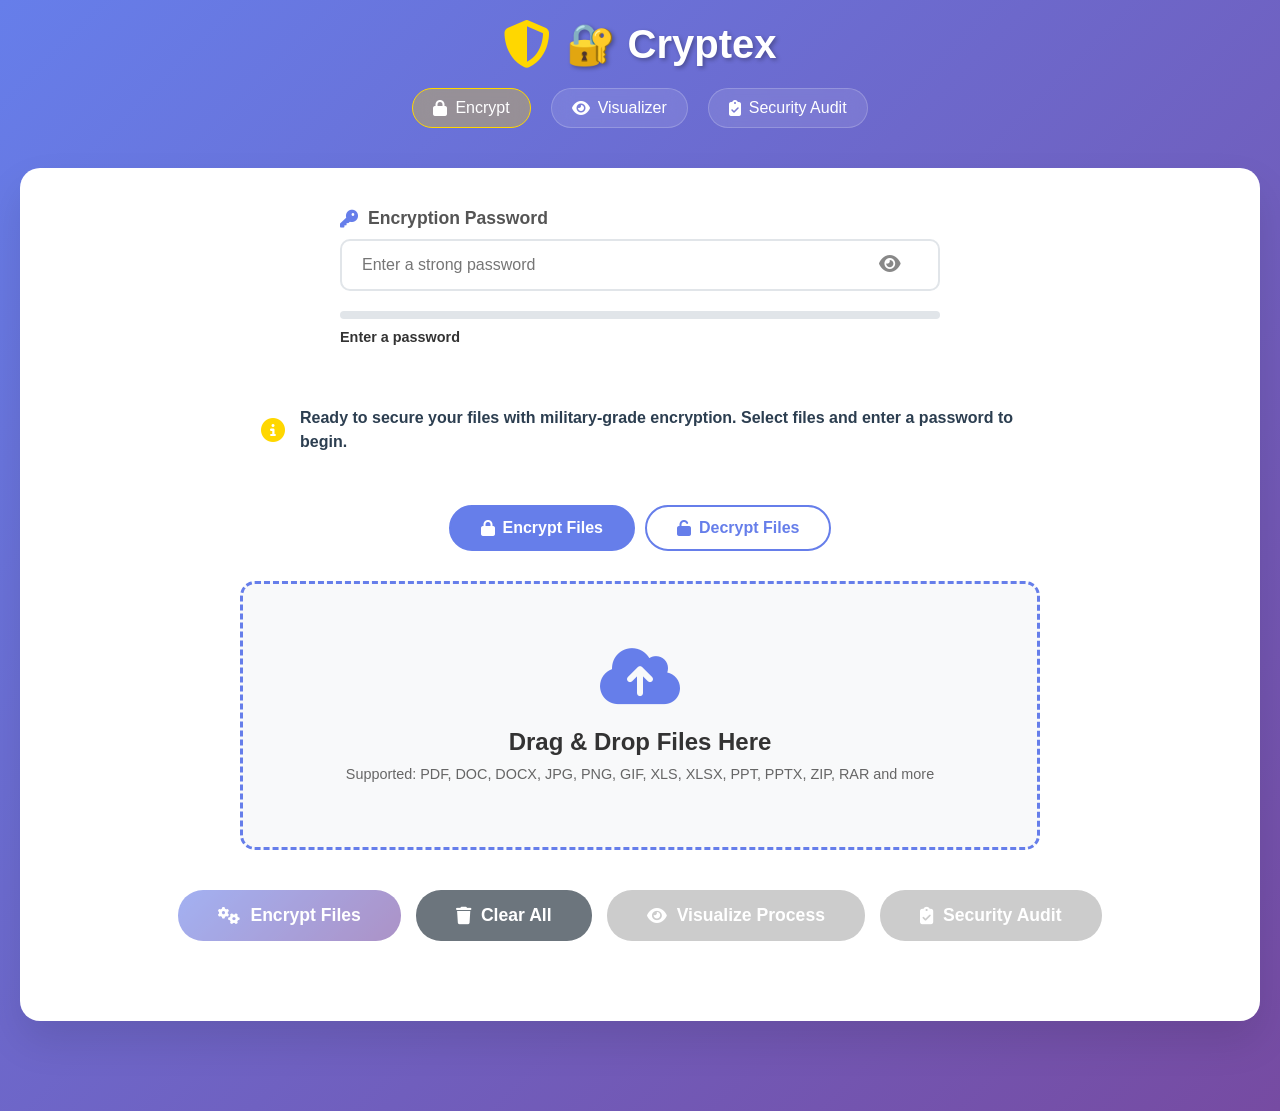
==== index.html @ caed258e "first deploy" ====
<!DOCTYPE html>
<html lang="en">
<head>
    <meta charset="UTF-8">
    <meta name="viewport" content="width=device-width, initial-scale=1.0">
    <title>AES File Encryption & Decryption - Client Side</title>
    <link rel="stylesheet" href="common.css">
    <link rel="stylesheet" href="style.css">
    <link href="https://cdnjs.cloudflare.com/ajax/libs/font-awesome/6.4.0/css/all.min.css" rel="stylesheet">
</head>
<body>
    <div class="container">
        <header class="header">
            <div class="logo">
                <i class="fas fa-shield-alt"></i>
                <h1>🔐 Cryptex</h1>
            </div>
            <nav class="main-nav">
                <a href="#" class="nav-link active" data-page="encrypt">
                    <i class="fas fa-lock"></i> Encrypt
                </a>
                <a href="aes_visualizer.html" class="nav-link" data-page="visualizer">
                    <i class="fas fa-eye"></i> Visualizer
                </a>
                <a href="security_audit.html" class="nav-link" data-page="audit">
                    <i class="fas fa-clipboard-check"></i> Security Audit
                </a>
            </nav>
        </header>

        <main class="main-content">
            <!-- Password Section -->
            <section class="password-section">
                <div class="password-container">
                    <label for="password">
                        <i class="fas fa-key"></i>
                        Encryption Password
                    </label>
                    <div class="password-input-group">
                        <input type="password" id="password" placeholder="Enter a strong password">
                        <button type="button" id="togglePassword" class="toggle-btn">
                            <i class="fas fa-eye"></i>
                        </button>
                    </div>
                    <div class="password-strength">
                        <div class="strength-bar">
                            <div id="strengthBar" class="strength-fill"></div>
                        </div>
                        <span id="strengthText">Enter a password</span>
                        <div id="strengthFeedback" class="feedback"></div>
                    </div>
                </div>
            </section>

            <!-- File Upload Section -->
            <section class="upload-section">
                <div class="upload-container">
                    <!-- Message Area -->
                    <div class="message-area">
                        <div class="message-box">
                            <i class="fas fa-info-circle"></i>
                            <p id="messageText">Ready to secure your files with military-grade encryption. Select files and enter a password to begin.</p>
                        </div>
                    </div>

                    <div class="mode-selector">
                        <button class="mode-btn active" data-mode="encrypt">
                            <i class="fas fa-lock"></i>
                            Encrypt Files
                        </button>
                        <button class="mode-btn" data-mode="decrypt">
                            <i class="fas fa-unlock"></i>
                            Decrypt Files
                        </button>
                    </div>

                    <div class="drop-zone" id="dropZone">
                        <div class="drop-content">
                            <i class="fas fa-cloud-upload-alt"></i>
                            <h3>Drag & Drop Files Here</h3>
                            <p class="file-types">Supported: PDF, DOC, DOCX, JPG, PNG, GIF, XLS, XLSX, PPT, PPTX, ZIP, RAR and more</p>
                        </div>
                        <input type="file" id="fileInput" multiple>
                    </div>

                    <div class="file-list" id="fileList" style="display: none;">
                        <h4>Selected Files:</h4>
                        <div id="filesContainer"></div>
                    </div>
                </div>
            </section>

            <!-- Action Buttons -->
            <section class="action-section">
                <div class="action-buttons">
                    <button id="processBtn" class="btn-primary" disabled>
                        <i class="fas fa-cogs"></i>
                        <span id="processBtnText">Encrypt Files</span>
                    </button>
                    <button id="clearBtn" class="btn-secondary">
                        <i class="fas fa-trash"></i>
                        Clear All
                    </button>
                    <button id="visualizeBtn" class="btn-visualize" disabled>
                        <i class="fas fa-eye"></i>
                        Visualize Process
                    </button>
                    <button id="auditBtn" class="btn-audit" disabled>
                        <i class="fas fa-clipboard-check"></i>
                        Security Audit
                    </button>
                </div>
            </section>

            <!-- Progress Section -->
            <section class="progress-section" id="progressSection" style="display: none;">
                <div class="progress-container">
                    <h3>Processing Files...</h3>
                    <div class="progress-bar">
                        <div id="progressFill" class="progress-fill"></div>
                    </div>
                    <div class="progress-info">
                        <span id="progressText">0%</span>
                        <span id="currentFile">Preparing...</span>
                    </div>
                </div>
            </section>

            <!-- Results Section -->
            <section class="results-section" id="resultsSection" style="display: none;">
                <div class="results-container">
                    <h3>Processing Results</h3>
                    <div id="resultsContainer"></div>
                </div>
            </section>
        </main>

        <footer class="footer">
        </footer>
    </div>

    <!-- Toast Notification -->
    <div id="toast" class="toast">
        <div class="toast-content">
            <i class="fas fa-info-circle"></i>
            <span id="toastMessage"></span>
        </div>
    </div>

    <script src="crypto_improved.js"></script>
</body>
</html>
---- common.css ----
/* ========================================
   COMMON STYLES - SHARED ACROSS ALL PAGES
   ======================================== */

/* Reset and Base Styles */
* {
    margin: 0;
    padding: 0;
    box-sizing: border-box;
}

body {
    font-family: 'Segoe UI', Tahoma, Geneva, Verdana, sans-serif;
    background: linear-gradient(135deg, #667eea 0%, #764ba2 100%);
    min-height: 100vh;
    color: #333;
}

.container {
    max-width: 1400px;
    margin: 0 auto;
    padding: 20px;
}

/* ========================================
   HEADER STYLES - IDENTICAL ON ALL PAGES
   ======================================== */

.header {
    text-align: center;
    margin-bottom: 40px;
    color: white;
}

.logo {
    display: flex;
    align-items: center;
    justify-content: center;
    gap: 15px;
    margin-bottom: 10px;
}

.logo i {
    font-size: 3rem; /* 48px */
    color: #ffd700; /* Gold color */
}

.logo h1 {
    font-size: 2.5rem; /* 40px */
    font-weight: 700; /* Bold */
    text-shadow: 2px 2px 4px rgba(0,0,0,0.3);
}

.subtitle {
    font-size: 1.2rem; /* 19.2px */
    opacity: 0.9;
    font-weight: 300;
    margin-bottom: 15px;
}

/* ========================================
   NAVIGATION STYLES - IDENTICAL ON ALL PAGES
   ======================================== */

.main-nav {
    display: flex;
    justify-content: center;
    gap: 20px;
    margin-top: 20px;
}

.nav-link {
    display: flex;
    align-items: center;
    gap: 8px;
    padding: 10px 20px;
    background: rgba(255, 255, 255, 0.1);
    color: white;
    text-decoration: none;
    border-radius: 25px;
    transition: all 0.3s ease;
    backdrop-filter: blur(10px);
    border: 1px solid rgba(255, 255, 255, 0.2);
}

.nav-link:hover {
    background: rgba(255, 255, 255, 0.2);
    transform: translateY(-2px);
}

.nav-link.active {
    background: rgba(255, 255, 255, 0.3);
    border-color: rgba(255, 255, 255, 0.4);
}

/* ========================================
   FOOTER STYLES - IDENTICAL ON ALL PAGES
   ======================================== */

.footer {
    text-align: center;
    padding: 20px;
    color: rgba(255, 255, 255, 0.8);
    font-size: 0.9rem;
}

/* ========================================
   MAIN CONTENT STYLES - IDENTICAL ON ALL PAGES
   ======================================== */

.main-content {
    background: white;
    border-radius: 20px;
    padding: 40px;
    box-shadow: 0 20px 40px rgba(0,0,0,0.1);
    margin-bottom: 30px;
}

/* ========================================
   FORM ELEMENTS - IDENTICAL ON ALL PAGES
   ======================================== */

label {
    font-weight: 600;
    color: #555;
    font-size: 1.1rem;
    display: flex;
    align-items: center;
    gap: 8px;
}

input, textarea, select {
    padding: 12px 15px;
    border: 2px solid #e1e5e9;
    border-radius: 10px;
    font-size: 1rem;
    font-family: inherit;
    transition: all 0.3s ease;
}

input:focus, textarea:focus, select:focus {
    outline: none;
    border-color: #667eea;
    box-shadow: 0 0 0 3px rgba(102, 126, 234, 0.1);
}

/* ========================================
   BUTTONS - IDENTICAL ON ALL PAGES
   ======================================== */

button {
    padding: 12px 24px;
    border: none;
    border-radius: 10px;
    font-size: 1rem;
    font-weight: 600;
    cursor: pointer;
    transition: all 0.3s ease;
    font-family: inherit;
}

.btn-primary {
    background: linear-gradient(135deg, #667eea 0%, #764ba2 100%);
    color: white;
}

.btn-primary:hover {
    transform: translateY(-2px);
    box-shadow: 0 10px 20px rgba(102, 126, 234, 0.3);
}

.btn-secondary {
    background: #6c757d;
    color: white;
}

.btn-secondary:hover {
    background: #5a6268;
    transform: translateY(-2px);
}

.btn-success {
    background: #28a745;
    color: white;
}

.btn-success:hover {
    background: #218838;
    transform: translateY(-2px);
}

.btn-danger {
    background: #dc3545;
    color: white;
}

.btn-danger:hover {
    background: #c82333;
    transform: translateY(-2px);
}

/* ========================================
   SECTION TITLES - IDENTICAL ON ALL PAGES
   ======================================== */

.section-title {
    font-size: 1.5rem; /* 24px */
    font-weight: 600;
    color: #333;
    margin-bottom: 20px;
}

.card-title {
    font-size: 1.2rem; /* 19.2px */
    font-weight: 600;
    color: #555;
    margin-bottom: 10px;
}

/* ========================================
   STATISTICS - IDENTICAL ON ALL PAGES
   ======================================== */

.stat-number {
    font-size: 2rem; /* 32px */
    font-weight: 700;
    margin-bottom: 5px;
}

.stat-label {
    font-size: 0.9rem; /* 14.4px */
    opacity: 0.9;
    color: #666;
}

/* ========================================
   TABLES - IDENTICAL ON ALL PAGES
   ======================================== */

.table-header {
    font-size: 0.9rem; /* 14.4px */
    font-weight: 600;
    color: #555;
}

.table-row {
    font-size: 0.85rem; /* 13.6px */
    color: #666;
}

.status-badge {
    font-size: 0.8rem; /* 12.8px */
    font-weight: 600;
    padding: 4px 8px;
    border-radius: 12px;
}

/* ========================================
   RESPONSIVE DESIGN - IDENTICAL ON ALL PAGES
   ======================================== */

@media (max-width: 768px) {
    .container {
        padding: 10px;
    }
    
    .logo {
        flex-direction: column;
        gap: 10px;
    }
    
    .logo h1 {
        font-size: 2rem;
    }
    
    .main-nav {
        flex-direction: column;
        align-items: center;
        gap: 10px;
    }
    
    .nav-link {
        width: 200px;
        justify-content: center;
    }
}

@media (max-width: 480px) {
    .logo h1 {
        font-size: 1.8rem;
    }
    
    .logo i {
        font-size: 2.5rem;
    }
}
---- style.css ----
/* Reset and Base Styles */
* {
    margin: 0;
    padding: 0;
    box-sizing: border-box;
}

body {
    font-family: 'Segoe UI', Tahoma, Geneva, Verdana, sans-serif;
    background: linear-gradient(135deg, #667eea 0%, #764ba2 100%);
    min-height: 100vh;
    color: #333;
}

.container {
    max-width: 1400px;
    margin: 0 auto;
    padding: 20px;
}

/* Header Styles */
.header {
    text-align: center;
    margin-bottom: 40px;
    color: white;
}

.main-nav {
    display: flex;
    justify-content: center;
    gap: 20px;
    margin-top: 20px;
}

.nav-link {
    display: flex;
    align-items: center;
    gap: 8px;
    padding: 10px 20px;
    background: rgba(255, 255, 255, 0.1);
    color: white;
    text-decoration: none;
    border-radius: 25px;
    transition: all 0.3s ease;
    backdrop-filter: blur(10px);
    border: 1px solid rgba(255, 255, 255, 0.2);
}

.nav-link:hover {
    background: rgba(255, 255, 255, 0.2);
    transform: translateY(-2px);
}

.nav-link.active {
    background: rgba(255, 215, 0, 0.3);
    border-color: #ffd700;
}

.logo {
    display: flex;
    align-items: center;
    justify-content: center;
    gap: 15px;
    margin-bottom: 10px;
}

.logo i {
    font-size: 3rem;
    color: #ffd700;
}

.logo h1 {
    font-size: 2.5rem;
    font-weight: 700;
    text-shadow: 2px 2px 4px rgba(0,0,0,0.3);
}

.subtitle {
    font-size: 1.2rem;
    opacity: 0.9;
    font-weight: 300;
    margin-bottom: 15px;
}

.client-side-badge {
    display: inline-flex;
    align-items: center;
    gap: 8px;
    background: rgba(255, 255, 255, 0.2);
    padding: 8px 16px;
    border-radius: 20px;
    font-size: 0.9rem;
    backdrop-filter: blur(10px);
}

.client-side-badge i {
    color: #4ade80;
}

/* Main Content */
.main-content {
    background: white;
    border-radius: 20px;
    padding: 40px;
    box-shadow: 0 20px 40px rgba(0,0,0,0.1);
    margin-bottom: 30px;
}

/* Password Section */
.password-section {
    margin-bottom: 40px;
}

.password-container {
    max-width: 600px;
    margin: 0 auto;
}

.password-container label {
    display: flex;
    align-items: center;
    gap: 10px;
    font-weight: 600;
    color: #555;
    margin-bottom: 10px;
    font-size: 1.1rem;
}

.password-container label i {
    color: #667eea;
}

.password-input-group {
    position: relative;
    margin-bottom: 20px;
}

.password-input-group input {
    width: 100%;
    padding: 15px 50px 15px 20px;
    border: 2px solid #e1e5e9;
    border-radius: 10px;
    font-size: 1rem;
    transition: all 0.3s ease;
}

.password-input-group input:focus {
    outline: none;
    border-color: #667eea;
    box-shadow: 0 0 0 3px rgba(102, 126, 234, 0.1);
}

.toggle-btn {
    position: absolute;
    right: 15px;
    top: 50%;
    transform: translateY(-50%);
    background: none;
    border: none;
    color: #888;
    cursor: pointer;
    font-size: 1.2rem;
    transition: color 0.3s ease;
}

.toggle-btn:hover {
    color: #667eea;
}

.password-strength {
    margin-top: 15px;
}

.strength-bar {
    width: 100%;
    height: 8px;
    background: #e1e5e9;
    border-radius: 4px;
    overflow: hidden;
    margin-bottom: 10px;
}

.strength-fill {
    height: 100%;
    width: 0%;
    transition: all 0.3s ease;
    border-radius: 4px;
}

.strength-fill.weak {
    background: #e74c3c;
    width: 33%;
}

.strength-fill.medium {
    background: #f39c12;
    width: 66%;
}

.strength-fill.strong {
    background: #27ae60;
    width: 100%;
}

#strengthText {
    font-weight: 600;
    font-size: 0.9rem;
    display: block;
    margin-bottom: 5px;
}

#strengthText.weak {
    color: #e74c3c;
}

#strengthText.medium {
    color: #f39c12;
}

#strengthText.strong {
    color: #27ae60;
}

.feedback {
    font-size: 0.85rem;
    color: #666;
    line-height: 1.4;
}

/* Message Area Styles */
.message-area {
    margin-bottom: 30px;
}

.message-box {
    background: rgba(255, 255, 255, 0.1);
    backdrop-filter: blur(10px);
    border: 1px solid rgba(255, 255, 255, 0.2);
    border-radius: 15px;
    padding: 20px;
    display: flex;
    align-items: center;
    gap: 15px;
    color: white;
    transition: all 0.3s ease;
}

.message-box:hover {
    background: rgba(255, 255, 255, 0.15);
    transform: translateY(-2px);
}

.message-box i {
    font-size: 1.5rem;
    color: #ffd700;
    flex-shrink: 0;
}

.message-box p {
    margin: 0;
    font-size: 1rem;
    line-height: 1.5;
    opacity: 1;
    color: #2c3e50;
    font-weight: 600;
    text-shadow: 0 1px 2px rgba(255, 255, 255, 0.3);
}

/* Upload Section */
.upload-section {
    margin-bottom: 40px;
}

.upload-container {
    max-width: 800px;
    margin: 0 auto;
}

.mode-selector {
    display: flex;
    gap: 10px;
    margin-bottom: 30px;
    justify-content: center;
}

.mode-btn {
    padding: 12px 30px;
    border: 2px solid #667eea;
    background: white;
    color: #667eea;
    border-radius: 25px;
    font-weight: 600;
    cursor: pointer;
    transition: all 0.3s ease;
    display: flex;
    align-items: center;
    gap: 8px;
}

.mode-btn:hover {
    transform: translateY(-2px);
    box-shadow: 0 5px 15px rgba(102, 126, 234, 0.3);
}

.mode-btn.active {
    background: #667eea;
    color: white;
}

.drop-zone {
    border: 3px dashed #667eea;
    border-radius: 15px;
    padding: 60px 20px;
    text-align: center;
    transition: all 0.3s ease;
    cursor: pointer;
    position: relative;
    background: #f8f9fa;
}

.drop-zone:hover {
    border-color: #764ba2;
    background: #f0f0ff;
}

.drop-zone.dragover {
    border-color: #27ae60;
    background: #e8f8f5;
    transform: scale(1.02);
}

.drop-content i {
    font-size: 4rem;
    color: #667eea;
    margin-bottom: 20px;
}

.drop-content h3 {
    font-size: 1.5rem;
    color: #333;
    margin-bottom: 10px;
}

.drop-content p {
    color: #666;
    margin-bottom: 5px;
}

.file-types {
    font-size: 0.9rem;
    color: #888;
}

#fileInput {
    position: absolute;
    top: 0;
    left: 0;
    width: 100%;
    height: 100%;
    opacity: 0;
    cursor: pointer;
}

/* File List */
.file-list {
    margin-top: 30px;
    padding: 20px;
    background: #f8f9fa;
    border-radius: 10px;
}

.file-list h4 {
    margin-bottom: 15px;
    color: #333;
    font-weight: 600;
}

.file-item {
    display: flex;
    align-items: center;
    justify-content: space-between;
    padding: 12px 15px;
    background: white;
    border-radius: 8px;
    margin-bottom: 10px;
    box-shadow: 0 2px 5px rgba(0,0,0,0.1);
}

.file-info {
    display: flex;
    align-items: center;
    gap: 12px;
}

.file-icon {
    width: 40px;
    height: 40px;
    background: #667eea;
    border-radius: 8px;
    display: flex;
    align-items: center;
    justify-content: center;
    color: white;
}

.file-details {
    display: flex;
    flex-direction: column;
}

.file-name {
    font-weight: 600;
    color: #333;
}

.file-size {
    font-size: 0.85rem;
    color: #666;
}

.remove-file {
    background: #e74c3c;
    color: white;
    border: none;
    padding: 8px 12px;
    border-radius: 6px;
    cursor: pointer;
    transition: background 0.3s ease;
}

.remove-file:hover {
    background: #c0392b;
}

/* Action Buttons */
.action-section {
    margin-bottom: 40px;
}

.action-buttons {
    display: flex;
    gap: 15px;
    justify-content: center;
}

.btn-primary, .btn-secondary, .btn-success {
    padding: 15px 40px;
    border: none;
    border-radius: 25px;
    font-weight: 600;
    font-size: 1.1rem;
    cursor: pointer;
    transition: all 0.3s ease;
    display: flex;
    align-items: center;
    gap: 10px;
}

.btn-primary {
    background: linear-gradient(135deg, #667eea, #764ba2);
    color: white;
}

.btn-primary:hover:not(:disabled) {
    transform: translateY(-2px);
    box-shadow: 0 10px 25px rgba(102, 126, 234, 0.4);
}

.btn-primary:disabled {
    opacity: 0.6;
    cursor: not-allowed;
}

.btn-secondary {
    background: #6c757d;
    color: white;
}

.btn-secondary:hover {
    background: #5a6268;
    transform: translateY(-2px);
}

.btn-visualize {
    background: #17a2b8;
    color: white;
    padding: 15px 40px;
    border: none;
    border-radius: 25px;
    font-weight: 600;
    font-size: 1.1rem;
    cursor: pointer;
    transition: all 0.3s ease;
    display: flex;
    align-items: center;
    gap: 10px;
}

.btn-visualize:hover {
    background: #138496;
    transform: translateY(-2px);
}

.btn-visualize:disabled {
    background: #ccc;
    cursor: not-allowed;
    transform: none;
}

.btn-audit {
    background: #fd7e14;
    color: white;
    padding: 15px 40px;
    border: none;
    border-radius: 25px;
    font-weight: 600;
    font-size: 1.1rem;
    cursor: pointer;
    transition: all 0.3s ease;
    display: flex;
    align-items: center;
    gap: 10px;
}

.btn-audit:hover {
    background: #dc6502;
    transform: translateY(-2px);
}

.btn-audit:disabled {
    background: #ccc;
    cursor: not-allowed;
    transform: none;
}

.btn-success {
    background: #27ae60;
    color: white;
}

.btn-success:hover {
    background: #219a52;
    transform: translateY(-2px);
}

/* Progress Section */
.progress-section {
    margin-bottom: 40px;
}

.progress-container {
    text-align: center;
}

.progress-container h3 {
    margin-bottom: 20px;
    color: #333;
}

.progress-bar {
    width: 100%;
    height: 20px;
    background: #e1e5e9;
    border-radius: 10px;
    overflow: hidden;
    margin-bottom: 15px;
}

.progress-fill {
    height: 100%;
    background: linear-gradient(90deg, #667eea, #764ba2);
    width: 0%;
    transition: width 0.3s ease;
    border-radius: 10px;
}

.progress-info {
    display: flex;
    justify-content: space-between;
    align-items: center;
    color: #666;
}

#currentFile {
    font-weight: 600;
}

/* Results Section */
.results-section {
    margin-bottom: 40px;
}

.results-container h3 {
    margin-bottom: 20px;
    color: #333;
    text-align: center;
}

.result-item {
    padding: 15px;
    background: #f8f9fa;
    border-radius: 10px;
    margin-bottom: 15px;
    border-left: 4px solid #27ae60;
}

.result-item.error {
    border-left-color: #e74c3c;
}

.result-header {
    display: flex;
    justify-content: space-between;
    align-items: center;
    margin-bottom: 8px;
}

.result-filename {
    font-weight: 600;
    color: #333;
}

.result-status {
    padding: 4px 12px;
    border-radius: 15px;
    font-size: 0.85rem;
    font-weight: 600;
}

.result-status.success {
    background: #d4edda;
    color: #155724;
}

.result-status.error {
    background: #f8d7da;
    color: #721c24;
}

.result-details {
    font-size: 0.9rem;
    color: #666;
    line-height: 1.4;
}

.download-btn {
    margin-top: 10px;
    padding: 8px 16px;
    font-size: 0.9rem;
}

/* Features Section */
.features-section {
    margin-top: 50px;
}

.features-grid {
    display: grid;
    grid-template-columns: repeat(auto-fit, minmax(250px, 1fr));
    gap: 30px;
    margin-top: 30px;
}

.feature-card {
    text-align: center;
    padding: 30px 20px;
    background: #f8f9fa;
    border-radius: 15px;
    transition: transform 0.3s ease;
}

.feature-card:hover {
    transform: translateY(-5px);
}

.feature-card i {
    font-size: 3rem;
    color: #667eea;
    margin-bottom: 20px;
}

.feature-card h4 {
    font-size: 1.2rem;
    color: #333;
    margin-bottom: 10px;
    font-weight: 600;
}

.feature-card p {
    color: #666;
    line-height: 1.5;
}

/* Footer */
.footer {
    text-align: center;
    color: white;
    padding: 20px;
    opacity: 0.9;
}

/* Toast Notification */
.toast {
    position: fixed;
    top: 20px;
    right: 20px;
    background: white;
    padding: 15px 20px;
    border-radius: 10px;
    box-shadow: 0 10px 25px rgba(0,0,0,0.2);
    transform: translateX(400px);
    transition: transform 0.3s ease;
    z-index: 1000;
    max-width: 350px;
}

.toast.show {
    transform: translateX(0);
}

.toast-content {
    display: flex;
    align-items: center;
    gap: 12px;
}

.toast i {
    font-size: 1.2rem;
    color: #667eea;
}

.toast.success i {
    color: #27ae60;
}

.toast.error i {
    color: #e74c3c;
}

/* Responsive Design */
@media (max-width: 768px) {
    .container {
        padding: 10px;
    }
    
    .main-content {
        padding: 20px;
    }
    
    .logo h1 {
        font-size: 2rem;
    }
    
    .mode-selector {
        flex-direction: column;
    }
    
    .action-buttons {
        flex-direction: column;
    }
    
    .btn-primary, .btn-secondary, .btn-success {
        width: 100%;
        justify-content: center;
    }
    
    .features-grid {
        grid-template-columns: 1fr;
    }
    
    .drop-zone {
        padding: 40px 15px;
    }
    
    .toast {
        right: 10px;
        left: 10px;
        max-width: none;
    }
}

/* Animations */
@keyframes fadeIn {
    from {
        opacity: 0;
        transform: translateY(20px);
    }
    to {
        opacity: 1;
        transform: translateY(0);
    }
}

.main-content {
    animation: fadeIn 0.6s ease;
}

@keyframes pulse {
    0%, 100% {
        transform: scale(1);
    }
    50% {
        transform: scale(1.05);
    }
}

.processing {
    animation: pulse 1.5s infinite;
}

/* Loading Spinner */
.spinner {
    display: inline-block;
    width: 20px;
    height: 20px;
    border: 3px solid rgba(255,255,255,0.3);
    border-radius: 50%;
    border-top-color: white;
    animation: spin 1s ease-in-out infinite;
}

@keyframes spin {
    to { transform: rotate(360deg); }
}
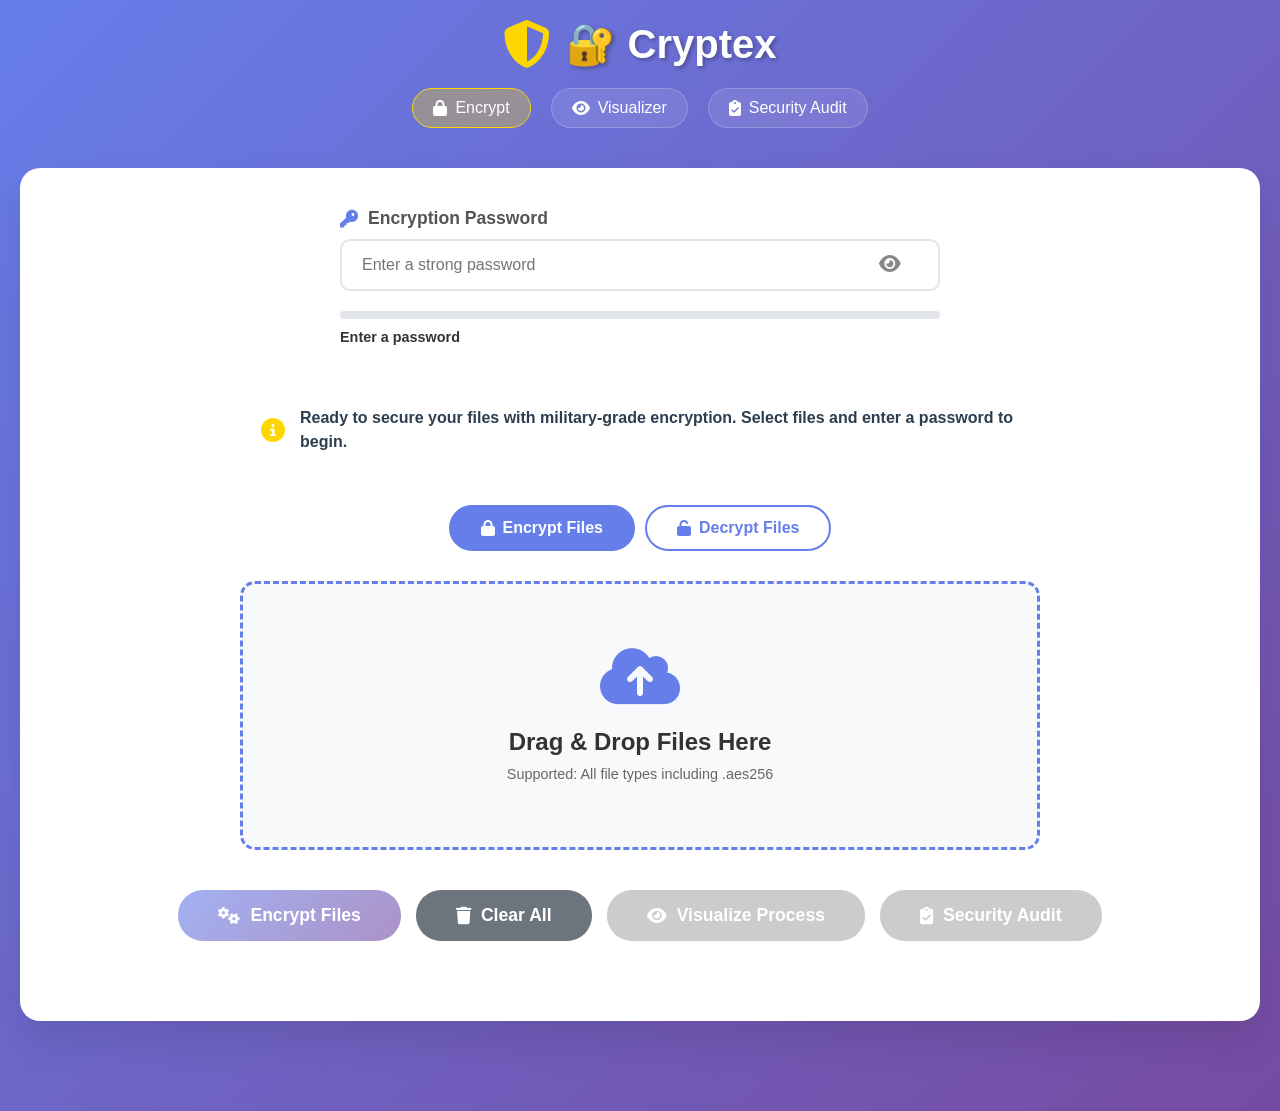
==== commit 8ba2a67f: "Updated project files" ====
--- a/index.html
+++ b/index.html
@@ -78,7 +78,7 @@
                         <div class="drop-content">
                             <i class="fas fa-cloud-upload-alt"></i>
                             <h3>Drag & Drop Files Here</h3>
-                            <p class="file-types">Supported: PDF, DOC, DOCX, JPG, PNG, GIF, XLS, XLSX, PPT, PPTX, ZIP, RAR and more</p>
+                            <p class="file-types">Supported: All file types including .aes256</p>
                         </div>
                         <input type="file" id="fileInput" multiple>
                     </div>
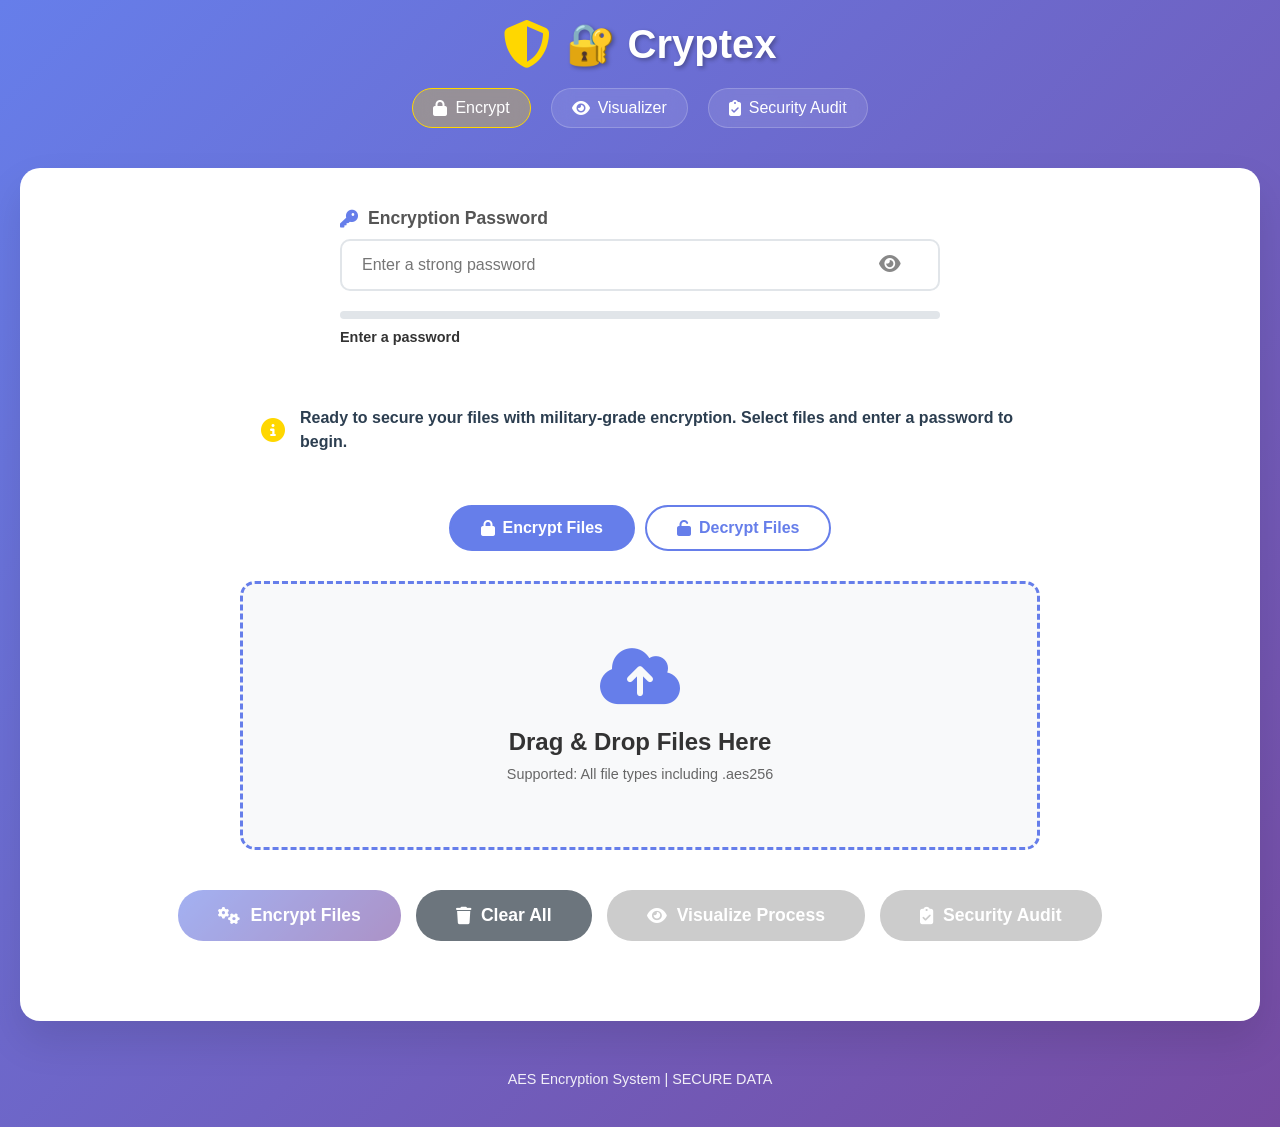
==== commit e43da849: "updated index to new version" ====
--- a/index.html
+++ b/index.html
@@ -136,6 +136,7 @@
         </main>
 
         <footer class="footer">
+            <p>AES Encryption System | SECURE DATA</p>
         </footer>
     </div>
 
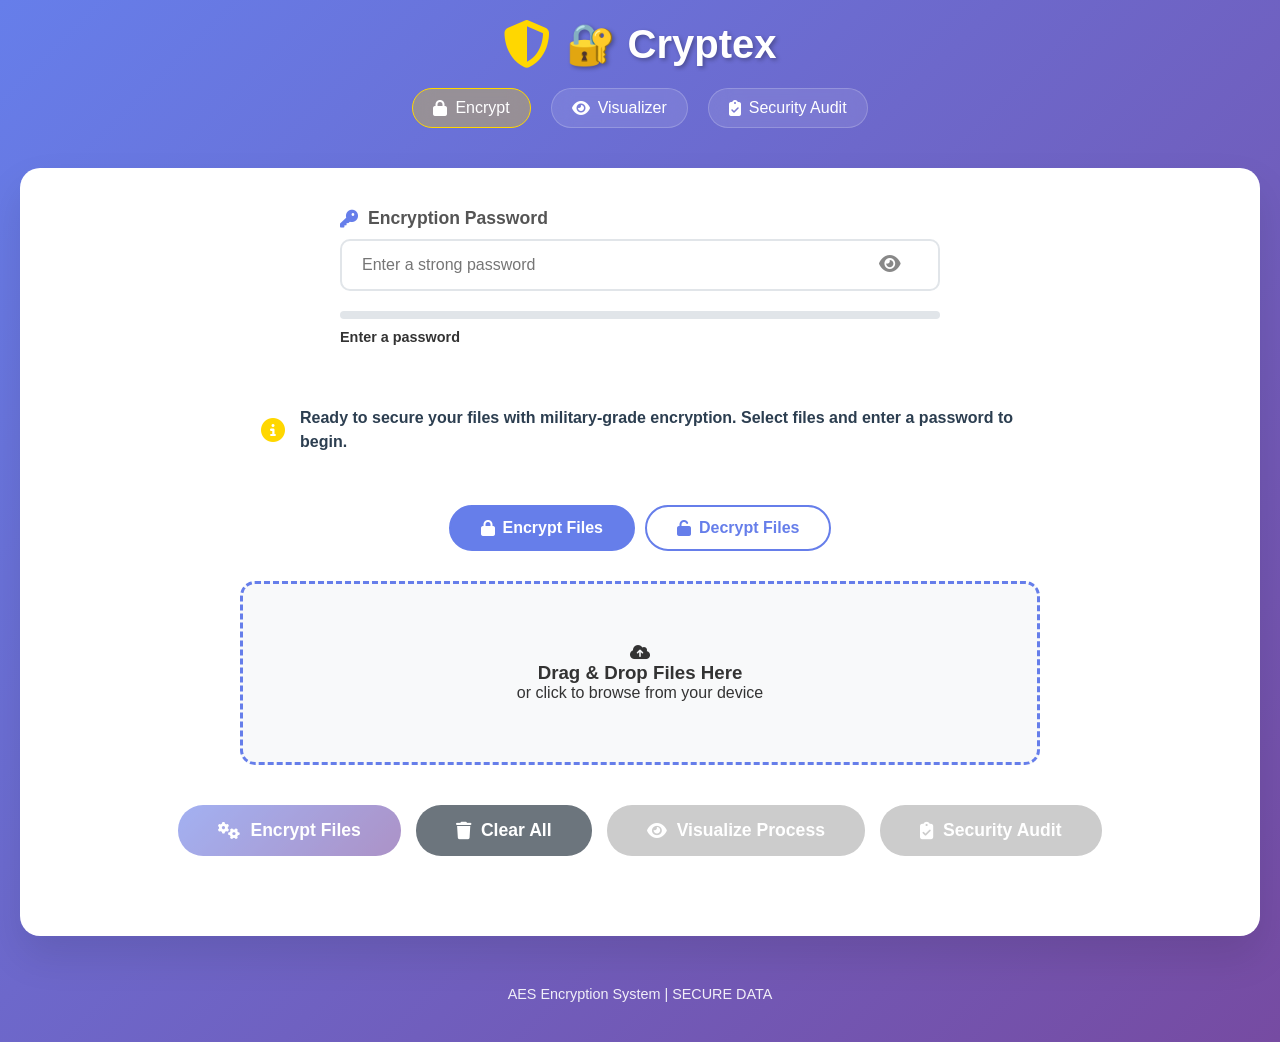
==== commit 87f115f7: "Updated index.html and crypto_improved.js" ====
--- a/index.html
+++ b/index.html
@@ -75,13 +75,13 @@
                     </div>
 
                     <div class="drop-zone" id="dropZone">
-                        <div class="drop-content">
+                        <div class="drop-zone-content">
                             <i class="fas fa-cloud-upload-alt"></i>
                             <h3>Drag & Drop Files Here</h3>
-                            <p class="file-types">Supported: All file types including .aes256</p>
+                            <p>or click to browse from your device</p>
                         </div>
-                        <input type="file" id="fileInput" multiple>
                     </div>
+                    <input type="file" id="fileInput" multiple style="display: none;">
 
                     <div class="file-list" id="fileList" style="display: none;">
                         <h4>Selected Files:</h4>
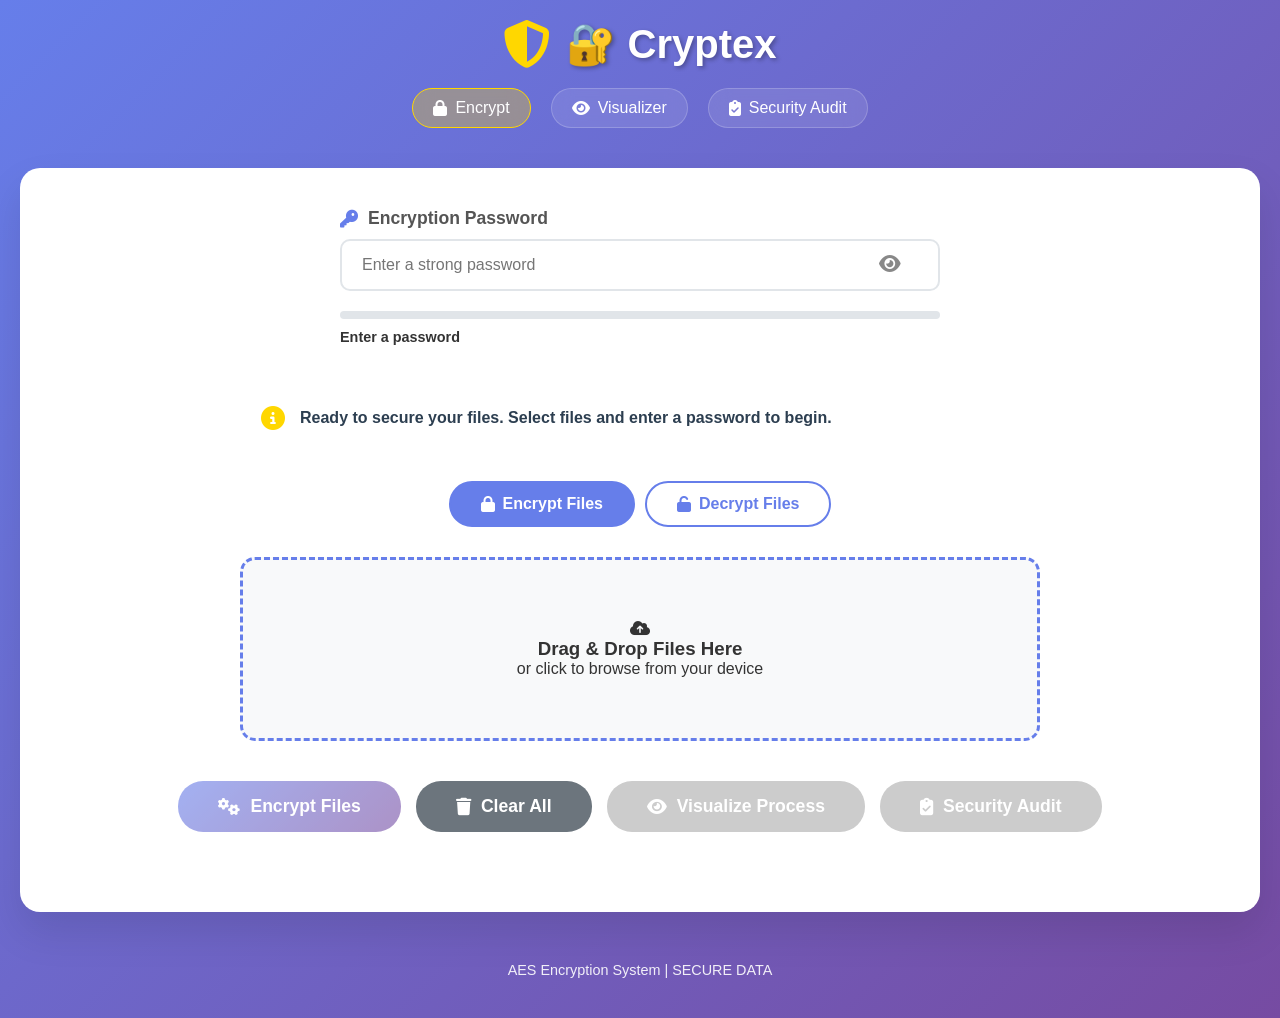
==== commit c658bdc8: "Updated index.html and crypto_improved.js with new changes" ====
--- a/index.html
+++ b/index.html
@@ -59,7 +59,7 @@
                     <div class="message-area">
                         <div class="message-box">
                             <i class="fas fa-info-circle"></i>
-                            <p id="messageText">Ready to secure your files with military-grade encryption. Select files and enter a password to begin.</p>
+                            <p id="messageText">Ready to secure your files. Select files and enter a password to begin.</p>
                         </div>
                     </div>
 
